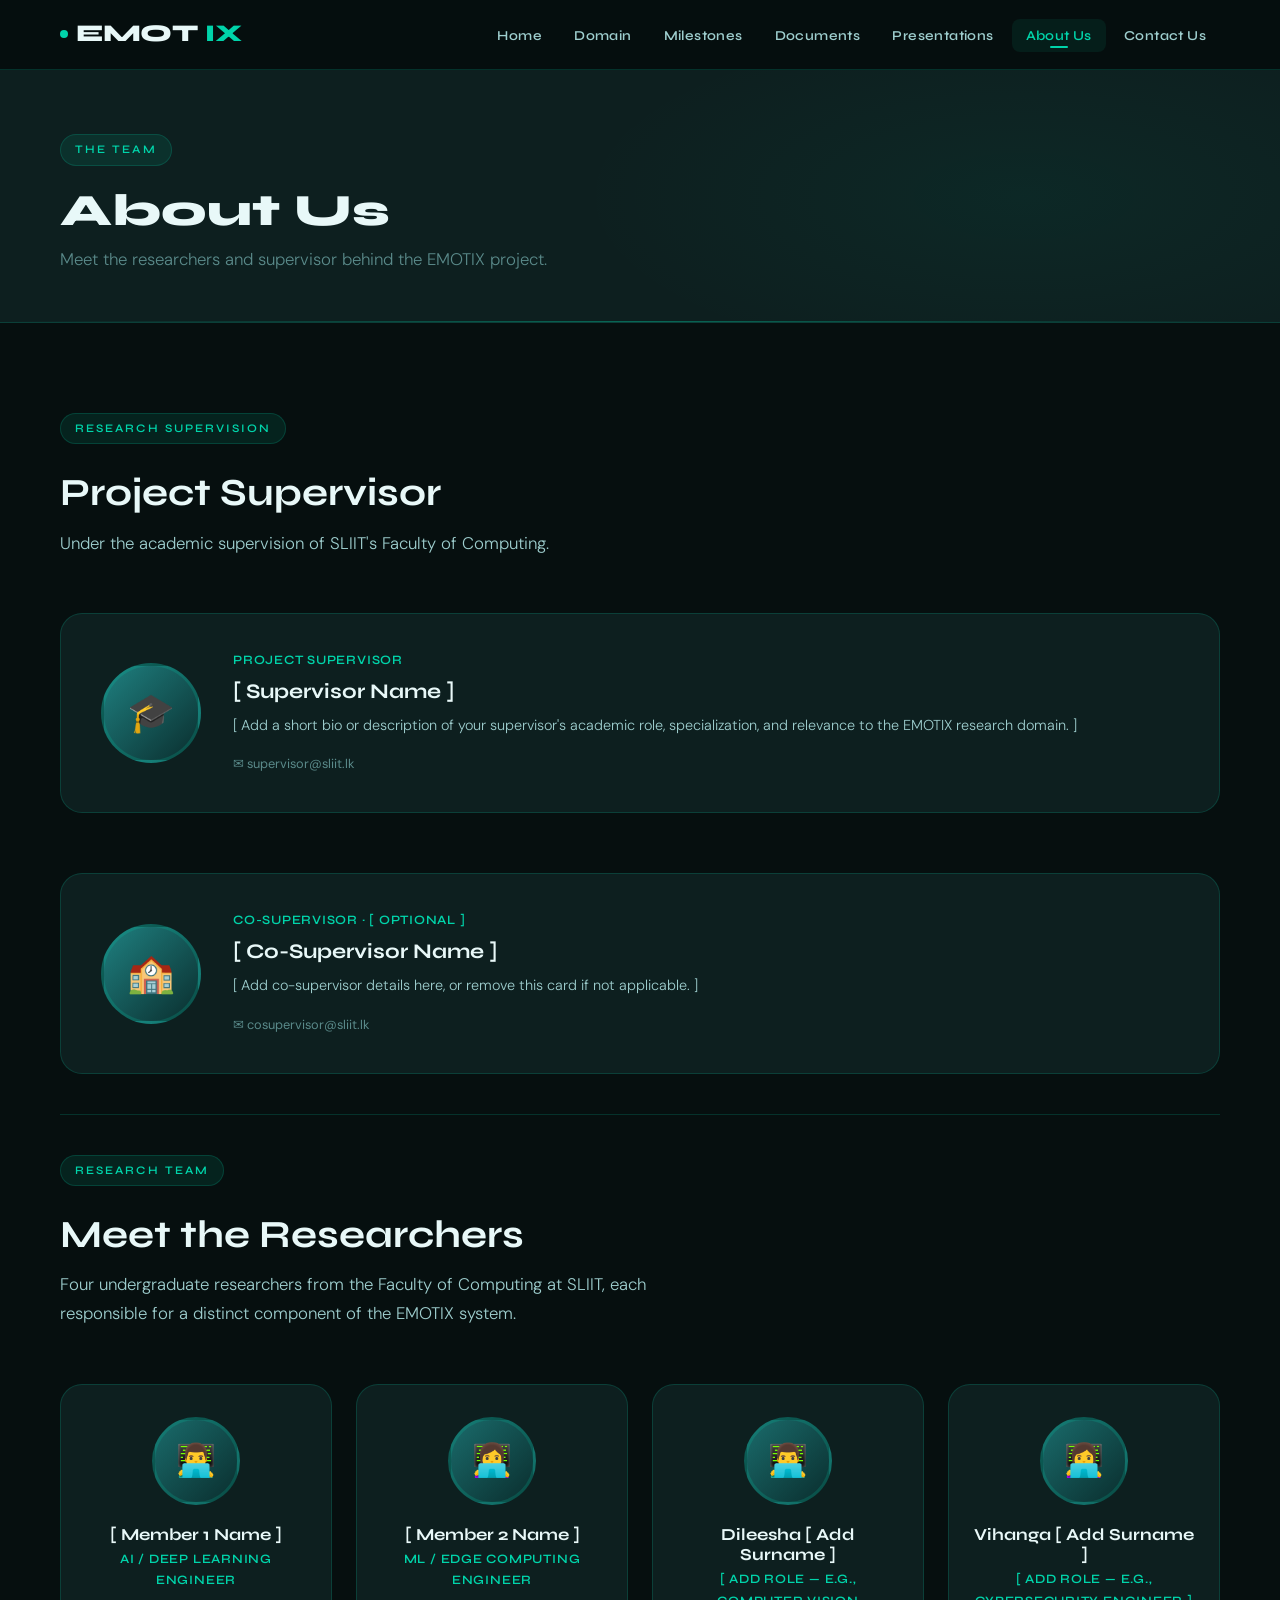
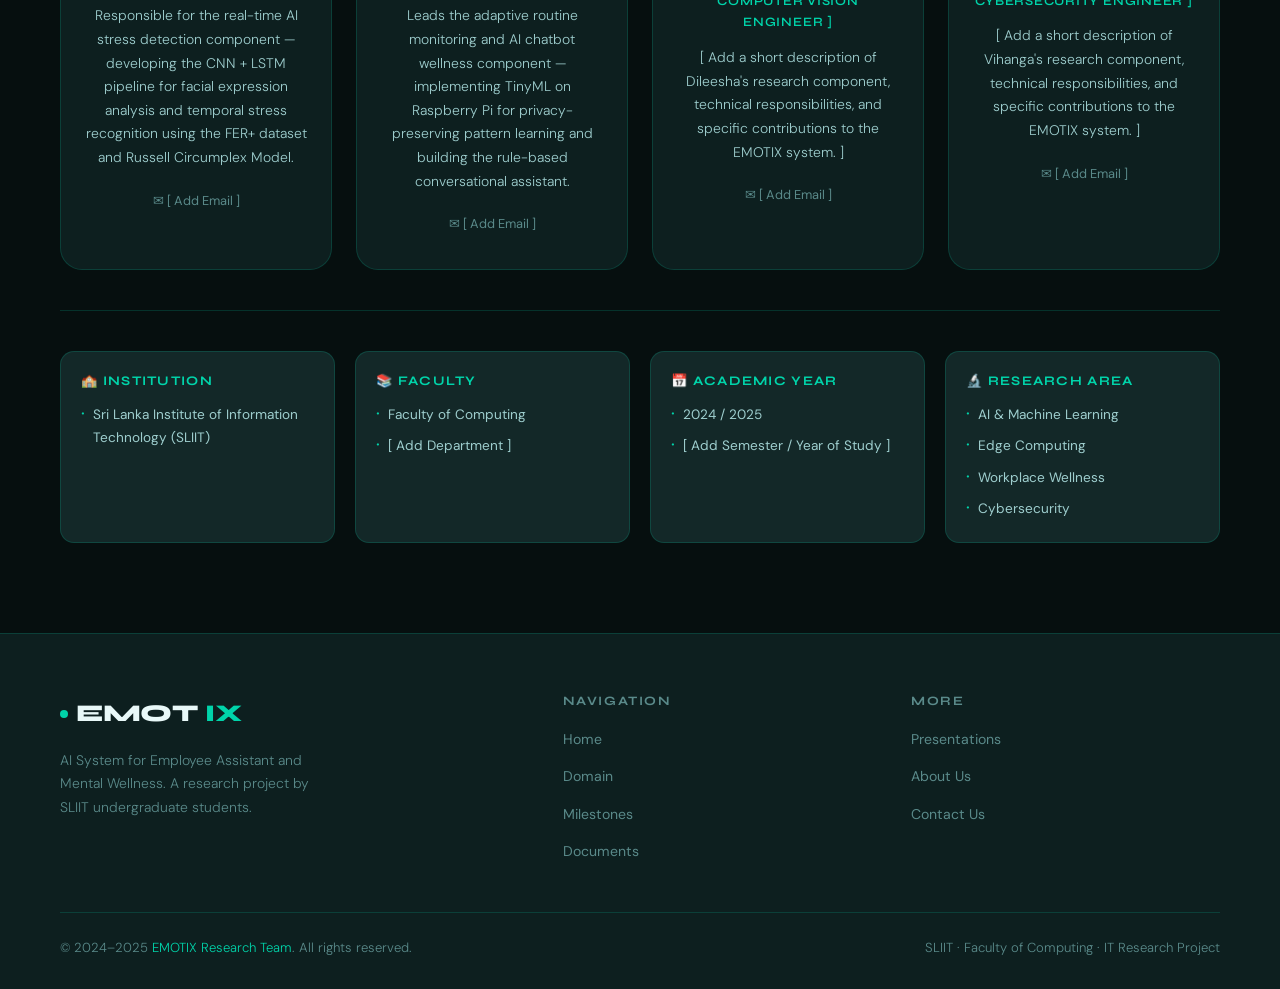
==== about.html @ 806b5383 "Add initial website structure" ====
<!DOCTYPE html>
<html lang="en">
<head>
  <meta charset="UTF-8" />
  <meta name="viewport" content="width=device-width, initial-scale=1.0" />
  <title>About Us — EMOTIX Research Team</title>
  <meta name="description" content="Meet the EMOTIX research team — four undergraduate researchers from SLIIT." />
  <link rel="icon" href="data:image/svg+xml,<svg xmlns='http://www.w3.org/2000/svg' viewBox='0 0 32 32'><rect width='32' height='32' rx='8' fill='%2300d4aa'/><text x='50%' y='58%' dominant-baseline='middle' text-anchor='middle' font-size='18' font-weight='900' fill='%23060f0f' font-family='sans-serif'>E</text></svg>" />
  <link rel="stylesheet" href="css/styles.css" />
</head>
<body>

  <!-- ── Navigation ── -->
  <nav class="navbar">
    <div class="container">
      <div class="nav-inner">
        <a href="index.html" class="nav-logo"><span class="dot"></span>EMOT<span>IX</span></a>
        <ul class="nav-links">
          <li><a href="index.html">Home</a></li>
          <li><a href="domain.html">Domain</a></li>
          <li><a href="milestones.html">Milestones</a></li>
          <li><a href="documents.html">Documents</a></li>
          <li><a href="presentations.html">Presentations</a></li>
          <li><a href="about.html">About Us</a></li>
          <li><a href="contact.html">Contact Us</a></li>
        </ul>
        <button class="hamburger" aria-label="Toggle menu"><span></span><span></span><span></span></button>
      </div>
    </div>
  </nav>
  <div class="nav-mobile">
    <a href="index.html">Home</a>
    <a href="domain.html">Domain</a>
    <a href="milestones.html">Milestones</a>
    <a href="documents.html">Documents</a>
    <a href="presentations.html">Presentations</a>
    <a href="about.html">About Us</a>
    <a href="contact.html">Contact Us</a>
  </div>

  <!-- ── Page Header ── -->
  <div class="page-header">
    <div class="page-header-bg"></div>
    <div class="container page-header-content">
      <span class="section-label">The Team</span>
      <h1>About Us</h1>
      <p>Meet the researchers and supervisor behind the EMOTIX project.</p>
    </div>
  </div>

  <!-- ── Supervisor ── -->
  <section>
    <div class="container">
      <span class="section-label">Research Supervision</span>
      <h2 class="section-title mt-8">Project Supervisor</h2>
      <p class="section-desc mt-8">
        Under the academic supervision of SLIIT's Faculty of Computing.
      </p>

      <div class="supervisor-section">
        <div class="supervisor-card">
          <div class="supervisor-avatar">🎓</div>
          <div class="supervisor-info">
            <div class="team-role">Project Supervisor</div>
            <h3>[ Supervisor Name ]</h3>
            <p style="margin-top:8px; margin-bottom:12px;">
              [ Add a short bio or description of your supervisor's academic role, specialization,
              and relevance to the EMOTIX research domain. ]
            </p>
            <a href="mailto:supervisor@sliit.lk" class="team-email">
              ✉ supervisor@sliit.lk
            </a>
          </div>
        </div>
      </div>

      <!-- Co-Supervisor (optional) -->
      <div style="margin-top:20px;">
        <div class="supervisor-card">
          <div class="supervisor-avatar">🏫</div>
          <div class="supervisor-info">
            <div class="team-role">Co-Supervisor · [ Optional ]</div>
            <h3>[ Co-Supervisor Name ]</h3>
            <p style="margin-top:8px; margin-bottom:12px;">
              [ Add co-supervisor details here, or remove this card if not applicable. ]
            </p>
            <a href="mailto:cosupervisor@sliit.lk" class="team-email">
              ✉ cosupervisor@sliit.lk
            </a>
          </div>
        </div>
      </div>

      <hr class="divider" />

      <!-- ── Team Members ── -->
      <span class="section-label">Research Team</span>
      <h2 class="section-title mt-8">Meet the Researchers</h2>
      <p class="section-desc mt-8">
        Four undergraduate researchers from the Faculty of Computing at SLIIT, each responsible
        for a distinct component of the EMOTIX system.
      </p>

      <div class="team-grid">

        <!-- Member 1 -->
        <div class="team-card">
          <div class="team-avatar">👨‍💻</div>
          <h3>[ Member 1 Name ]</h3>
          <div class="team-role">AI / Deep Learning Engineer</div>
          <p>
            Responsible for the real-time AI stress detection component — developing the CNN + LSTM
            pipeline for facial expression analysis and temporal stress recognition using the
            FER+ dataset and Russell Circumplex Model.
          </p>
          <a href="mailto:member1@students.sliit.lk" class="team-email">
            ✉ [ Add Email ]
          </a>
        </div>

        <!-- Member 2 -->
        <div class="team-card">
          <div class="team-avatar">👩‍💻</div>
          <h3>[ Member 2 Name ]</h3>
          <div class="team-role">ML / Edge Computing Engineer</div>
          <p>
            Leads the adaptive routine monitoring and AI chatbot wellness component — implementing
            TinyML on Raspberry Pi for privacy-preserving pattern learning and building the
            rule-based conversational assistant.
          </p>
          <a href="mailto:member2@students.sliit.lk" class="team-email">
            ✉ [ Add Email ]
          </a>
        </div>

        <!-- Member 3 — Dileesha -->
        <div class="team-card">
          <div class="team-avatar">👨‍💻</div>
          <h3>Dileesha [ Add Surname ]</h3>
          <div class="team-role">[ Add Role — e.g., Computer Vision Engineer ]</div>
          <p>
            [ Add a short description of Dileesha's research component, technical responsibilities,
            and specific contributions to the EMOTIX system. ]
          </p>
          <a href="mailto:dileesha@students.sliit.lk" class="team-email">
            ✉ [ Add Email ]
          </a>
        </div>

        <!-- Member 4 — Vihanga -->
        <div class="team-card">
          <div class="team-avatar">👩‍💻</div>
          <h3>Vihanga [ Add Surname ]</h3>
          <div class="team-role">[ Add Role — e.g., Cybersecurity Engineer ]</div>
          <p>
            [ Add a short description of Vihanga's research component, technical responsibilities,
            and specific contributions to the EMOTIX system. ]
          </p>
          <a href="mailto:vihanga@students.sliit.lk" class="team-email">
            ✉ [ Add Email ]
          </a>
        </div>

      </div><!-- /team-grid -->

      <!-- ── Project Info ── -->
      <hr class="divider" />
      <div style="display:grid; grid-template-columns:repeat(auto-fill,minmax(220px,1fr)); gap:20px; margin-top:8px;">
        <div class="tech-category">
          <h4>🏫 Institution</h4>
          <ul>
            <li>Sri Lanka Institute of Information Technology (SLIIT)</li>
          </ul>
        </div>
        <div class="tech-category">
          <h4>📚 Faculty</h4>
          <ul>
            <li>Faculty of Computing</li>
            <li>[ Add Department ]</li>
          </ul>
        </div>
        <div class="tech-category">
          <h4>📅 Academic Year</h4>
          <ul>
            <li>2024 / 2025</li>
            <li>[ Add Semester / Year of Study ]</li>
          </ul>
        </div>
        <div class="tech-category">
          <h4>🔬 Research Area</h4>
          <ul>
            <li>AI &amp; Machine Learning</li>
            <li>Edge Computing</li>
            <li>Workplace Wellness</li>
            <li>Cybersecurity</li>
          </ul>
        </div>
      </div>

    </div>
  </section>

  <!-- ── Footer ── -->
  <footer>
    <div class="container">
      <div class="footer-grid">
        <div class="footer-brand">
          <a href="index.html" class="nav-logo"><span class="dot"></span>EMOT<span>IX</span></a>
          <p>AI System for Employee Assistant and Mental Wellness. A research project by SLIIT undergraduate students.</p>
        </div>
        <div class="footer-col">
          <h4>Navigation</h4>
          <ul>
            <li><a href="index.html">Home</a></li>
            <li><a href="domain.html">Domain</a></li>
            <li><a href="milestones.html">Milestones</a></li>
            <li><a href="documents.html">Documents</a></li>
          </ul>
        </div>
        <div class="footer-col">
          <h4>More</h4>
          <ul>
            <li><a href="presentations.html">Presentations</a></li>
            <li><a href="about.html">About Us</a></li>
            <li><a href="contact.html">Contact Us</a></li>
          </ul>
        </div>
      </div>
      <hr class="footer-divider" />
      <div class="footer-bottom">
        <p>&copy; 2024–2025 <span>EMOTIX Research Team</span>. All rights reserved.</p>
        <p>SLIIT · Faculty of Computing · IT Research Project</p>
      </div>
    </div>
  </footer>

  <script src="js/main.js"></script>
</body>
</html>
---- css/styles.css ----
/* ============================================================
   EMOTIX — AI System for Employee Assistant & Mental Wellness
   Stylesheet | Version 1.0
   ============================================================ */

/* ── Google Fonts ── */
@import url('https://fonts.googleapis.com/css2?family=Syne:wght@400;600;700;800&family=DM+Sans:ital,wght@0,300;0,400;0,500;1,300&display=swap');

/* ── CSS Variables ── */
:root {
  --teal-900: #0a2e2e;
  --teal-800: #0e3d3d;
  --teal-700: #114f4f;
  --teal-600: #1a6b6b;
  --teal-500: #1f8080;
  --teal-400: #23a0a0;
  --teal-300: #4fc4c4;
  --teal-100: #d0f0f0;

  --accent:   #00d4aa;
  --accent-2: #7fffde;
  --gold:     #f5c842;

  --dark:     #060f0f;
  --surface:  #0d1f1f;
  --surface-2:#132828;
  --surface-3:#1a3333;
  --border:   rgba(0,212,170,0.18);

  --text-primary:   #e8f8f8;
  --text-secondary: #9ecece;
  --text-muted:     #5a8a8a;

  --font-display: 'Syne', sans-serif;
  --font-body:    'DM Sans', sans-serif;

  --radius-sm: 8px;
  --radius-md: 14px;
  --radius-lg: 22px;
  --radius-xl: 32px;

  --shadow-card: 0 4px 24px rgba(0,0,0,0.35), 0 1px 4px rgba(0,212,170,0.06);
  --shadow-glow: 0 0 40px rgba(0,212,170,0.15);

  --nav-height: 70px;
  --transition: 0.3s cubic-bezier(0.4,0,0.2,1);
}

/* ── Reset & Base ── */
*, *::before, *::after { box-sizing: border-box; margin: 0; padding: 0; }

html { scroll-behavior: smooth; font-size: 16px; }

body {
  font-family: var(--font-body);
  background: var(--dark);
  color: var(--text-primary);
  line-height: 1.7;
  min-height: 100vh;
  overflow-x: hidden;
}

img { max-width: 100%; display: block; }
a  { color: var(--accent); text-decoration: none; transition: color var(--transition); }
a:hover { color: var(--accent-2); }

/* ── Typography ── */
h1, h2, h3, h4, h5 {
  font-family: var(--font-display);
  font-weight: 700;
  line-height: 1.2;
  color: var(--text-primary);
}

h1 { font-size: clamp(2.2rem, 5vw, 3.8rem); font-weight: 800; }
h2 { font-size: clamp(1.6rem, 3vw, 2.4rem); }
h3 { font-size: clamp(1.15rem, 2vw, 1.4rem); }
h4 { font-size: 1.05rem; }
p  { color: var(--text-secondary); font-weight: 300; }

/* ── Layout ── */
.container {
  width: min(1160px, 92vw);
  margin-inline: auto;
}

section { padding: 90px 0; }

.section-label {
  display: inline-block;
  font-family: var(--font-display);
  font-size: 0.72rem;
  font-weight: 600;
  letter-spacing: 0.18em;
  text-transform: uppercase;
  color: var(--accent);
  background: rgba(0,212,170,0.1);
  border: 1px solid var(--border);
  padding: 5px 14px;
  border-radius: 20px;
  margin-bottom: 18px;
}

.section-title {
  margin-bottom: 12px;
}

.section-desc {
  color: var(--text-secondary);
  font-size: 1.05rem;
  max-width: 620px;
  margin-bottom: 56px;
  font-weight: 300;
}

/* ── Navigation ── */
.navbar {
  position: sticky;
  top: 0;
  z-index: 1000;
  height: var(--nav-height);
  background: rgba(6,15,15,0.88);
  backdrop-filter: blur(20px);
  -webkit-backdrop-filter: blur(20px);
  border-bottom: 1px solid var(--border);
  display: flex;
  align-items: center;
}

.nav-inner {
  display: flex;
  align-items: center;
  justify-content: space-between;
  width: 100%;
}

.nav-logo {
  font-family: var(--font-display);
  font-size: 1.5rem;
  font-weight: 800;
  color: var(--text-primary);
  letter-spacing: -0.02em;
  display: flex;
  align-items: center;
  gap: 8px;
}

.nav-logo span {
  color: var(--accent);
}

.nav-logo .dot {
  width: 8px; height: 8px;
  background: var(--accent);
  border-radius: 50%;
  animation: pulse 2s ease-in-out infinite;
}

@keyframes pulse {
  0%,100% { box-shadow: 0 0 0 0 rgba(0,212,170,0.5); }
  50%      { box-shadow: 0 0 0 6px rgba(0,212,170,0); }
}

.nav-links {
  display: flex;
  gap: 4px;
  list-style: none;
  align-items: center;
}

.nav-links a {
  font-family: var(--font-display);
  font-size: 0.85rem;
  font-weight: 600;
  letter-spacing: 0.03em;
  color: var(--text-secondary);
  padding: 8px 14px;
  border-radius: var(--radius-sm);
  transition: all var(--transition);
  position: relative;
}

.nav-links a:hover,
.nav-links a.active {
  color: var(--accent);
  background: rgba(0,212,170,0.08);
}

.nav-links a.active::after {
  content: '';
  position: absolute;
  bottom: 4px; left: 50%;
  transform: translateX(-50%);
  width: 18px; height: 2px;
  background: var(--accent);
  border-radius: 2px;
}

/* Hamburger */
.hamburger {
  display: none;
  flex-direction: column;
  gap: 5px;
  background: none;
  border: none;
  cursor: pointer;
  padding: 6px;
}
.hamburger span {
  display: block;
  width: 24px; height: 2px;
  background: var(--text-primary);
  border-radius: 2px;
  transition: all var(--transition);
}

/* Mobile nav */
.nav-mobile {
  display: none;
  flex-direction: column;
  background: var(--surface);
  border-bottom: 1px solid var(--border);
  padding: 16px 0;
}
.nav-mobile.open { display: flex; }
.nav-mobile a {
  font-family: var(--font-display);
  font-size: 0.9rem;
  font-weight: 600;
  color: var(--text-secondary);
  padding: 12px 24px;
  transition: all var(--transition);
}
.nav-mobile a:hover,
.nav-mobile a.active {
  color: var(--accent);
  background: rgba(0,212,170,0.06);
}

/* ── Hero Section ── */
.hero {
  position: relative;
  min-height: calc(100vh - var(--nav-height));
  display: flex;
  align-items: center;
  overflow: hidden;
  padding: 80px 0;
}

.hero-bg {
  position: absolute;
  inset: 0;
  background:
    radial-gradient(ellipse 70% 60% at 70% 40%, rgba(0,212,170,0.07) 0%, transparent 70%),
    radial-gradient(ellipse 50% 50% at 20% 80%, rgba(31,128,128,0.1) 0%, transparent 60%),
    var(--dark);
}

.hero-grid {
  position: absolute;
  inset: 0;
  background-image:
    linear-gradient(rgba(0,212,170,0.04) 1px, transparent 1px),
    linear-gradient(90deg, rgba(0,212,170,0.04) 1px, transparent 1px);
  background-size: 60px 60px;
  mask-image: radial-gradient(ellipse 80% 80% at center, black 30%, transparent 80%);
}

.hero-content {
  position: relative;
  z-index: 2;
  max-width: 780px;
  animation: heroIn 1s ease both;
}

@keyframes heroIn {
  from { opacity: 0; transform: translateY(30px); }
  to   { opacity: 1; transform: translateY(0); }
}

.hero-badge {
  display: inline-flex;
  align-items: center;
  gap: 8px;
  background: rgba(0,212,170,0.1);
  border: 1px solid var(--border);
  border-radius: 30px;
  padding: 7px 18px;
  margin-bottom: 28px;
  font-size: 0.78rem;
  font-family: var(--font-display);
  font-weight: 600;
  letter-spacing: 0.12em;
  text-transform: uppercase;
  color: var(--accent);
}
.hero-badge .led {
  width: 7px; height: 7px;
  background: var(--accent);
  border-radius: 50%;
  animation: pulse 1.8s ease-in-out infinite;
}

.hero h1 {
  margin-bottom: 10px;
}

.hero h1 .highlight {
  color: var(--accent);
  position: relative;
}

.hero-sub {
  font-size: clamp(1rem, 2vw, 1.2rem);
  color: var(--text-secondary);
  font-weight: 300;
  margin-bottom: 24px;
  letter-spacing: 0.04em;
}

.hero-desc {
  font-size: 1rem;
  color: var(--text-muted);
  max-width: 640px;
  margin-bottom: 44px;
  line-height: 1.8;
}

.hero-actions {
  display: flex;
  gap: 16px;
  flex-wrap: wrap;
}

/* ── Buttons ── */
.btn {
  display: inline-flex;
  align-items: center;
  gap: 8px;
  font-family: var(--font-display);
  font-size: 0.88rem;
  font-weight: 600;
  padding: 13px 28px;
  border-radius: var(--radius-sm);
  border: none;
  cursor: pointer;
  transition: all var(--transition);
  letter-spacing: 0.04em;
}

.btn-primary {
  background: var(--accent);
  color: var(--dark);
}
.btn-primary:hover {
  background: var(--accent-2);
  color: var(--dark);
  transform: translateY(-2px);
  box-shadow: 0 8px 32px rgba(0,212,170,0.3);
}

.btn-outline {
  background: transparent;
  color: var(--accent);
  border: 1px solid var(--border);
}
.btn-outline:hover {
  background: rgba(0,212,170,0.1);
  color: var(--accent-2);
  border-color: var(--accent);
  transform: translateY(-2px);
}

.btn-ghost {
  background: var(--surface-2);
  color: var(--text-secondary);
  border: 1px solid var(--border);
}
.btn-ghost:hover {
  background: var(--surface-3);
  color: var(--text-primary);
}

.btn-sm { padding: 9px 20px; font-size: 0.82rem; }

/* ── Stats Bar ── */
.stats-bar {
  background: var(--surface);
  border-top: 1px solid var(--border);
  border-bottom: 1px solid var(--border);
  padding: 32px 0;
}

.stats-grid {
  display: grid;
  grid-template-columns: repeat(4, 1fr);
  gap: 24px;
  text-align: center;
}

.stat-item {}
.stat-num {
  font-family: var(--font-display);
  font-size: 2rem;
  font-weight: 800;
  color: var(--accent);
  line-height: 1;
  margin-bottom: 4px;
}
.stat-label {
  font-size: 0.78rem;
  color: var(--text-muted);
  letter-spacing: 0.08em;
  text-transform: uppercase;
  font-weight: 500;
}

/* ── Feature Cards ── */
.features-grid {
  display: grid;
  grid-template-columns: repeat(auto-fill, minmax(260px, 1fr));
  gap: 24px;
}

.feature-card {
  background: var(--surface);
  border: 1px solid var(--border);
  border-radius: var(--radius-lg);
  padding: 32px 28px;
  transition: all var(--transition);
  position: relative;
  overflow: hidden;
}

.feature-card::before {
  content: '';
  position: absolute;
  top: 0; left: 0;
  width: 100%; height: 3px;
  background: linear-gradient(90deg, var(--accent), var(--teal-300));
  transform: scaleX(0);
  transform-origin: left;
  transition: transform var(--transition);
}

.feature-card:hover {
  border-color: rgba(0,212,170,0.4);
  transform: translateY(-6px);
  box-shadow: var(--shadow-glow);
}

.feature-card:hover::before { transform: scaleX(1); }

.feature-icon {
  width: 52px; height: 52px;
  background: rgba(0,212,170,0.1);
  border: 1px solid var(--border);
  border-radius: var(--radius-md);
  display: flex;
  align-items: center;
  justify-content: center;
  font-size: 1.4rem;
  margin-bottom: 20px;
}

.feature-card h3 { margin-bottom: 10px; font-size: 1.05rem; }
.feature-card p  { font-size: 0.9rem; line-height: 1.65; }

/* ── Page Header ── */
.page-header {
  background: var(--surface);
  border-bottom: 1px solid var(--border);
  padding: 64px 0 48px;
  position: relative;
  overflow: hidden;
}

.page-header::after {
  content: '';
  position: absolute;
  bottom: 0; left: 0; right: 0;
  height: 1px;
  background: linear-gradient(90deg, transparent, var(--accent), transparent);
  opacity: 0.4;
}

.page-header-bg {
  position: absolute;
  inset: 0;
  background: radial-gradient(ellipse 50% 100% at 80% 50%, rgba(0,212,170,0.05) 0%, transparent 70%);
}

.page-header-content {
  position: relative;
  z-index: 2;
}

.page-header h1 { font-size: clamp(1.8rem, 4vw, 2.8rem); }
.page-header p  { font-size: 1.05rem; color: var(--text-muted); margin-top: 8px; }

/* ── Domain Sections ── */
.domain-section {
  background: var(--surface);
  border: 1px solid var(--border);
  border-radius: var(--radius-lg);
  padding: 40px;
  margin-bottom: 28px;
  transition: border-color var(--transition);
}

.domain-section:hover { border-color: rgba(0,212,170,0.35); }

.domain-section-header {
  display: flex;
  align-items: center;
  gap: 16px;
  margin-bottom: 20px;
}

.domain-num {
  width: 38px; height: 38px;
  background: var(--accent);
  color: var(--dark);
  border-radius: var(--radius-sm);
  display: flex;
  align-items: center;
  justify-content: center;
  font-family: var(--font-display);
  font-weight: 800;
  font-size: 0.85rem;
  flex-shrink: 0;
}

.domain-section h2 { font-size: 1.25rem; margin-bottom: 0; }
.domain-section p  { font-size: 0.95rem; line-height: 1.8; }

/* Pipeline */
.pipeline {
  display: grid;
  grid-template-columns: repeat(auto-fit, minmax(140px, 1fr));
  gap: 0;
  margin-top: 24px;
  position: relative;
}

.pipeline-step {
  background: var(--surface-2);
  border: 1px solid var(--border);
  border-radius: var(--radius-sm);
  padding: 18px 14px;
  text-align: center;
  position: relative;
  transition: all var(--transition);
}

.pipeline-step:hover {
  border-color: var(--accent);
  background: rgba(0,212,170,0.06);
}

.pipeline-step:not(:last-child)::after {
  content: '→';
  position: absolute;
  right: -14px;
  top: 50%;
  transform: translateY(-50%);
  color: var(--accent);
  font-size: 1rem;
  z-index: 2;
}

.pipeline-icon { font-size: 1.6rem; margin-bottom: 8px; }
.pipeline-title {
  font-family: var(--font-display);
  font-size: 0.75rem;
  font-weight: 700;
  color: var(--accent);
  margin-bottom: 6px;
  text-transform: uppercase;
  letter-spacing: 0.06em;
}
.pipeline-desc { font-size: 0.75rem; color: var(--text-muted); line-height: 1.5; }

/* Objectives list */
.objectives-list {
  list-style: none;
  display: grid;
  gap: 14px;
  margin-top: 16px;
}

.objectives-list li {
  display: flex;
  align-items: flex-start;
  gap: 14px;
  font-size: 0.95rem;
  color: var(--text-secondary);
}

.objectives-list li::before {
  content: '◆';
  color: var(--accent);
  font-size: 0.7rem;
  flex-shrink: 0;
  margin-top: 5px;
}

/* Tech grid */
.tech-categories {
  display: grid;
  grid-template-columns: repeat(auto-fill, minmax(220px, 1fr));
  gap: 20px;
  margin-top: 20px;
}

.tech-category {
  background: var(--surface-2);
  border: 1px solid var(--border);
  border-radius: var(--radius-md);
  padding: 22px 20px;
}

.tech-category h4 {
  font-size: 0.82rem;
  text-transform: uppercase;
  letter-spacing: 0.1em;
  color: var(--accent);
  margin-bottom: 14px;
  font-weight: 700;
}

.tech-category ul {
  list-style: none;
  display: flex;
  flex-direction: column;
  gap: 8px;
}

.tech-category li {
  font-size: 0.85rem;
  color: var(--text-secondary);
  padding-left: 12px;
  position: relative;
}

.tech-category li::before {
  content: '·';
  position: absolute;
  left: 0;
  color: var(--accent);
  font-size: 1.2rem;
  line-height: 1;
  top: 1px;
}

/* ── Milestones / Timeline ── */
.timeline {
  position: relative;
  padding-left: 32px;
}

.timeline::before {
  content: '';
  position: absolute;
  left: 10px;
  top: 0; bottom: 0;
  width: 2px;
  background: linear-gradient(to bottom, var(--accent), transparent);
}

.timeline-item {
  position: relative;
  margin-bottom: 36px;
  animation: fadeUp 0.6s ease both;
}

.timeline-item:nth-child(1) { animation-delay: 0.1s; }
.timeline-item:nth-child(2) { animation-delay: 0.2s; }
.timeline-item:nth-child(3) { animation-delay: 0.3s; }
.timeline-item:nth-child(4) { animation-delay: 0.4s; }
.timeline-item:nth-child(5) { animation-delay: 0.5s; }

@keyframes fadeUp {
  from { opacity: 0; transform: translateX(-20px); }
  to   { opacity: 1; transform: translateX(0); }
}

.timeline-dot {
  position: absolute;
  left: -27px;
  top: 20px;
  width: 14px; height: 14px;
  background: var(--dark);
  border: 2px solid var(--accent);
  border-radius: 50%;
  transition: background var(--transition);
}

.timeline-item:hover .timeline-dot { background: var(--accent); }

.timeline-card {
  background: var(--surface);
  border: 1px solid var(--border);
  border-radius: var(--radius-lg);
  padding: 28px 32px;
  transition: all var(--transition);
}

.timeline-card:hover {
  border-color: rgba(0,212,170,0.4);
  box-shadow: var(--shadow-card);
}

.timeline-header {
  display: flex;
  align-items: flex-start;
  justify-content: space-between;
  gap: 16px;
  margin-bottom: 12px;
  flex-wrap: wrap;
}

.timeline-card h3 { font-size: 1.15rem; }

.milestone-meta {
  display: flex;
  gap: 10px;
  flex-wrap: wrap;
}

.meta-badge {
  font-size: 0.75rem;
  font-family: var(--font-display);
  font-weight: 600;
  padding: 4px 12px;
  border-radius: 20px;
  background: rgba(0,212,170,0.1);
  color: var(--accent);
  border: 1px solid var(--border);
  white-space: nowrap;
}

.meta-badge.gold {
  background: rgba(245,200,66,0.12);
  color: var(--gold);
  border-color: rgba(245,200,66,0.25);
}

.timeline-card p { font-size: 0.93rem; line-height: 1.7; }

/* ── Documents ── */
.documents-grid {
  display: grid;
  gap: 16px;
}

.doc-item {
  display: flex;
  align-items: center;
  gap: 20px;
  background: var(--surface);
  border: 1px solid var(--border);
  border-radius: var(--radius-md);
  padding: 22px 28px;
  transition: all var(--transition);
}

.doc-item:hover {
  border-color: rgba(0,212,170,0.4);
  transform: translateX(6px);
}

.doc-icon {
  width: 48px; height: 48px;
  flex-shrink: 0;
  background: rgba(0,212,170,0.1);
  border: 1px solid var(--border);
  border-radius: var(--radius-sm);
  display: flex;
  align-items: center;
  justify-content: center;
  font-size: 1.3rem;
}

.doc-info { flex: 1; }
.doc-info h4 { font-size: 1rem; margin-bottom: 4px; }
.doc-info p  { font-size: 0.83rem; color: var(--text-muted); }

/* ── Presentations ── */
.presentations-grid {
  display: grid;
  grid-template-columns: repeat(auto-fill, minmax(270px, 1fr));
  gap: 24px;
}

.pres-card {
  background: var(--surface);
  border: 1px solid var(--border);
  border-radius: var(--radius-lg);
  padding: 32px 28px;
  display: flex;
  flex-direction: column;
  gap: 16px;
  transition: all var(--transition);
  position: relative;
  overflow: hidden;
}

.pres-card::after {
  content: '';
  position: absolute;
  bottom: 0; left: 0; right: 0;
  height: 2px;
  background: linear-gradient(90deg, var(--accent), var(--teal-300));
  transform: scaleX(0);
  transition: transform var(--transition);
}

.pres-card:hover {
  border-color: rgba(0,212,170,0.4);
  transform: translateY(-5px);
  box-shadow: var(--shadow-glow);
}
.pres-card:hover::after { transform: scaleX(1); }

.pres-number {
  font-family: var(--font-display);
  font-size: 3rem;
  font-weight: 800;
  color: rgba(0,212,170,0.15);
  line-height: 1;
}

.pres-card h3 { font-size: 1.05rem; }
.pres-card p  { font-size: 0.88rem; flex: 1; }

/* ── About / Team ── */
.team-grid {
  display: grid;
  grid-template-columns: repeat(auto-fill, minmax(250px, 1fr));
  gap: 24px;
}

.team-card {
  background: var(--surface);
  border: 1px solid var(--border);
  border-radius: var(--radius-lg);
  padding: 32px 24px;
  text-align: center;
  transition: all var(--transition);
  position: relative;
  overflow: hidden;
}

.team-card:hover {
  border-color: rgba(0,212,170,0.4);
  transform: translateY(-5px);
  box-shadow: var(--shadow-glow);
}

.team-avatar {
  width: 88px; height: 88px;
  border-radius: 50%;
  margin: 0 auto 20px;
  background: linear-gradient(135deg, var(--teal-600), var(--teal-900));
  border: 3px solid var(--border);
  display: flex;
  align-items: center;
  justify-content: center;
  font-size: 2rem;
  overflow: hidden;
  transition: border-color var(--transition);
}

.team-card:hover .team-avatar { border-color: var(--accent); }

.team-card h3 { font-size: 1.05rem; margin-bottom: 4px; }

.team-role {
  font-size: 0.8rem;
  color: var(--accent);
  font-family: var(--font-display);
  font-weight: 600;
  letter-spacing: 0.06em;
  text-transform: uppercase;
  margin-bottom: 12px;
}

.team-card p { font-size: 0.87rem; margin-bottom: 16px; }

.team-email {
  display: inline-flex;
  align-items: center;
  gap: 6px;
  font-size: 0.8rem;
  color: var(--text-muted);
  transition: color var(--transition);
}
.team-email:hover { color: var(--accent); }

/* Supervisor card */
.supervisor-section {
  margin-bottom: 60px;
}
.supervisor-card {
  background: var(--surface);
  border: 1px solid var(--border);
  border-radius: var(--radius-lg);
  padding: 36px 40px;
  display: flex;
  align-items: center;
  gap: 32px;
  transition: all var(--transition);
}
.supervisor-card:hover { border-color: rgba(0,212,170,0.4); }
.supervisor-avatar {
  width: 100px; height: 100px;
  border-radius: 50%;
  background: linear-gradient(135deg, var(--teal-500), var(--teal-900));
  border: 3px solid var(--border);
  display: flex;
  align-items: center;
  justify-content: center;
  font-size: 2.4rem;
  flex-shrink: 0;
}
.supervisor-info h3 { font-size: 1.3rem; }
.supervisor-info .team-role { margin-bottom: 8px; }
.supervisor-info p { font-size: 0.9rem; }

/* ── Contact ── */
.contact-grid {
  display: grid;
  grid-template-columns: 1fr 1.2fr;
  gap: 40px;
  align-items: start;
}

.contact-info-card {
  background: var(--surface);
  border: 1px solid var(--border);
  border-radius: var(--radius-lg);
  padding: 36px 32px;
}

.contact-info-card h3 { margin-bottom: 24px; }

.contact-item {
  display: flex;
  gap: 16px;
  margin-bottom: 24px;
}

.contact-item-icon {
  width: 42px; height: 42px;
  background: rgba(0,212,170,0.1);
  border: 1px solid var(--border);
  border-radius: var(--radius-sm);
  display: flex;
  align-items: center;
  justify-content: center;
  font-size: 1.1rem;
  flex-shrink: 0;
}

.contact-item-text h4 { font-size: 0.85rem; color: var(--text-muted); margin-bottom: 4px; }
.contact-item-text p, .contact-item-text a {
  font-size: 0.95rem;
  color: var(--text-secondary);
}
.contact-item-text a:hover { color: var(--accent); }

/* Contact form */
.contact-form {
  background: var(--surface);
  border: 1px solid var(--border);
  border-radius: var(--radius-lg);
  padding: 36px 32px;
}

.contact-form h3 { margin-bottom: 28px; }

.form-group {
  margin-bottom: 20px;
}

.form-group label {
  display: block;
  font-size: 0.82rem;
  font-family: var(--font-display);
  font-weight: 600;
  color: var(--text-secondary);
  margin-bottom: 8px;
  letter-spacing: 0.04em;
}

.form-group input,
.form-group textarea,
.form-group select {
  width: 100%;
  background: var(--surface-2);
  border: 1px solid var(--border);
  border-radius: var(--radius-sm);
  padding: 13px 16px;
  color: var(--text-primary);
  font-family: var(--font-body);
  font-size: 0.93rem;
  transition: border-color var(--transition), box-shadow var(--transition);
  outline: none;
}

.form-group input:focus,
.form-group textarea:focus {
  border-color: var(--accent);
  box-shadow: 0 0 0 3px rgba(0,212,170,0.1);
}

.form-group textarea {
  min-height: 130px;
  resize: vertical;
}

/* ── Footer ── */
footer {
  background: var(--surface);
  border-top: 1px solid var(--border);
  padding: 60px 0 30px;
}

.footer-grid {
  display: grid;
  grid-template-columns: 1.5fr 1fr 1fr;
  gap: 40px;
  margin-bottom: 48px;
}

.footer-brand .nav-logo { margin-bottom: 14px; }
.footer-brand p { font-size: 0.87rem; color: var(--text-muted); max-width: 280px; line-height: 1.7; }

.footer-col h4 {
  font-family: var(--font-display);
  font-size: 0.8rem;
  text-transform: uppercase;
  letter-spacing: 0.12em;
  color: var(--text-muted);
  margin-bottom: 16px;
}

.footer-col ul {
  list-style: none;
  display: flex;
  flex-direction: column;
  gap: 10px;
}

.footer-col li a {
  font-size: 0.88rem;
  color: var(--text-muted);
  transition: color var(--transition);
}
.footer-col li a:hover { color: var(--accent); }

.footer-divider {
  border: none;
  border-top: 1px solid var(--border);
  margin-bottom: 24px;
}

.footer-bottom {
  display: flex;
  justify-content: space-between;
  align-items: center;
  gap: 16px;
  flex-wrap: wrap;
}

.footer-bottom p {
  font-size: 0.82rem;
  color: var(--text-muted);
}

.footer-bottom span { color: var(--accent); }

/* ── Utility ── */
.text-accent { color: var(--accent); }
.mt-8  { margin-top: 8px; }
.mt-16 { margin-top: 16px; }
.mt-24 { margin-top: 24px; }
.mt-40 { margin-top: 40px; }
.mb-8  { margin-bottom: 8px; }

.divider {
  border: none;
  border-top: 1px solid var(--border);
  margin: 40px 0;
}

/* ── Animations ── */
.fade-in {
  opacity: 0;
  transform: translateY(24px);
  animation: fadeIn 0.7s ease forwards;
}

@keyframes fadeIn {
  to { opacity: 1; transform: translateY(0); }
}

.fade-in-1 { animation-delay: 0.1s; }
.fade-in-2 { animation-delay: 0.2s; }
.fade-in-3 { animation-delay: 0.3s; }
.fade-in-4 { animation-delay: 0.4s; }

/* ── Responsive ── */
@media (max-width: 900px) {
  .contact-grid { grid-template-columns: 1fr; }
  .footer-grid  { grid-template-columns: 1fr 1fr; }
  .stats-grid   { grid-template-columns: repeat(2,1fr); }
  .supervisor-card { flex-direction: column; text-align: center; }
}

@media (max-width: 768px) {
  .nav-links   { display: none; }
  .hamburger   { display: flex; }
  section      { padding: 60px 0; }
  .hero        { padding: 60px 0; min-height: auto; }
  .footer-grid { grid-template-columns: 1fr; }
  .pipeline    { grid-template-columns: 1fr; }
  .pipeline-step::after { display: none !important; }
  .doc-item    { flex-direction: column; align-items: flex-start; }
}

@media (max-width: 480px) {
  .stats-grid  { grid-template-columns: repeat(2,1fr); }
  .hero-actions { flex-direction: column; }
  .timeline-header { flex-direction: column; }
}
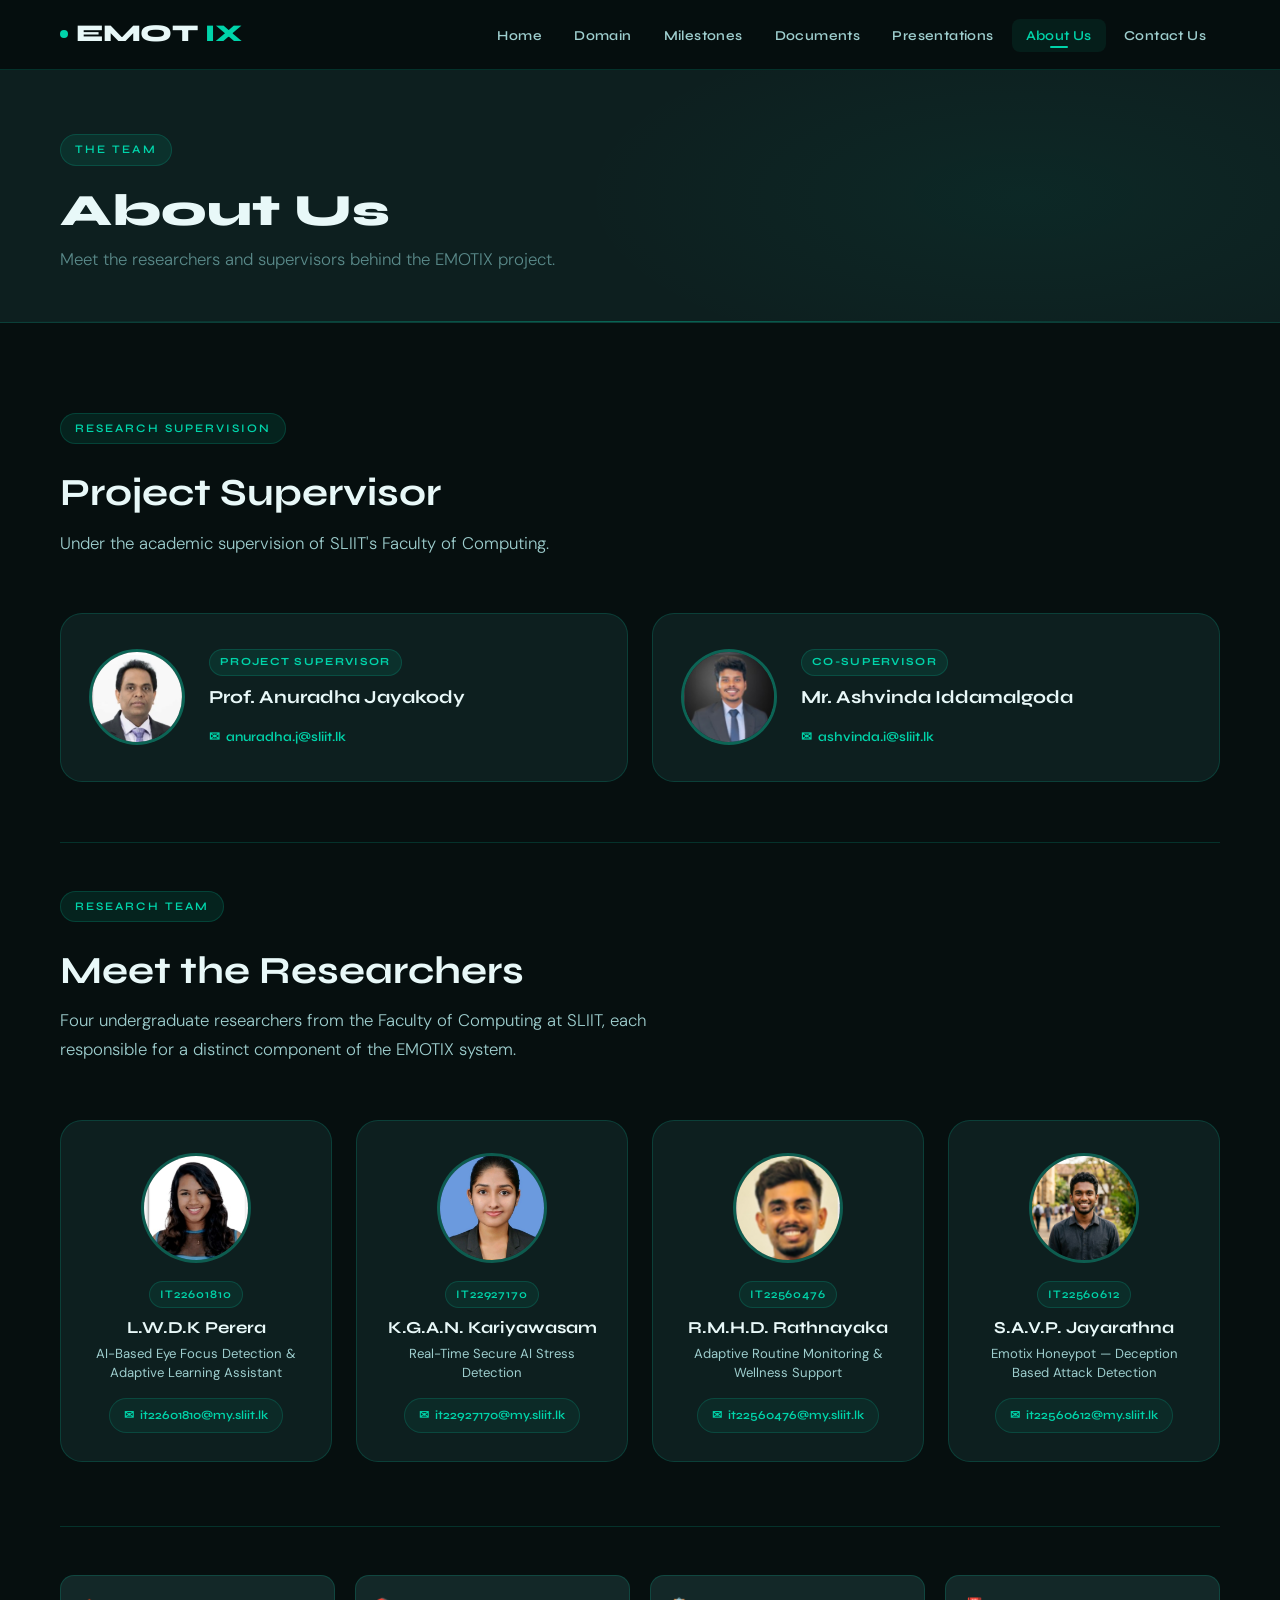
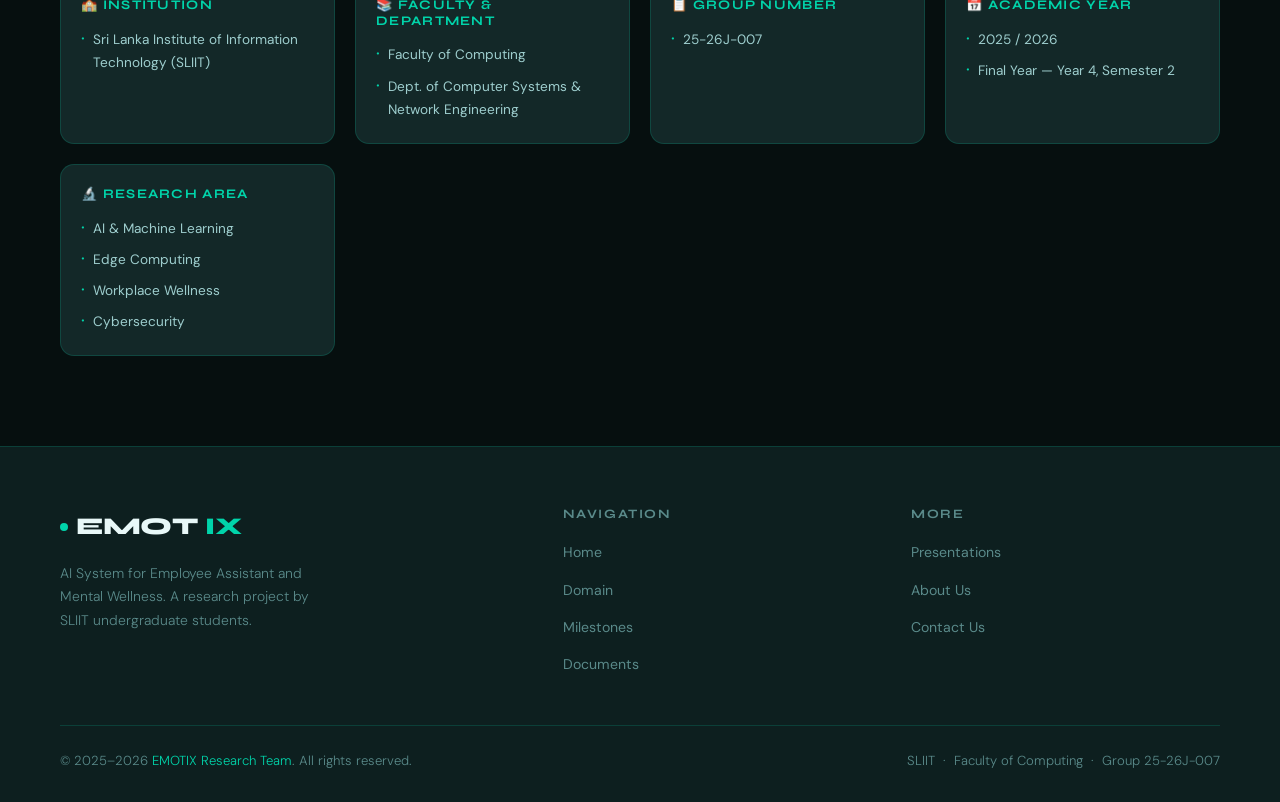
==== commit 2a205478: "feat: update project documentation, milestones, and add team assets for the 2025-2026 academic cycle" ====
--- a/about.html
+++ b/about.html
@@ -3,10 +3,190 @@
 <head>
   <meta charset="UTF-8" />
   <meta name="viewport" content="width=device-width, initial-scale=1.0" />
-  <title>About Us — EMOTIX Research Team</title>
-  <meta name="description" content="Meet the EMOTIX research team — four undergraduate researchers from SLIIT." />
+  <title>About Us — EMOTIX Research Team | 25-26J-007</title>
+  <meta name="description" content="Meet the EMOTIX research team — supervisors and four undergraduate researchers from SLIIT. Group 25-26J-007." />
   <link rel="icon" href="data:image/svg+xml,<svg xmlns='http://www.w3.org/2000/svg' viewBox='0 0 32 32'><rect width='32' height='32' rx='8' fill='%2300d4aa'/><text x='50%' y='58%' dominant-baseline='middle' text-anchor='middle' font-size='18' font-weight='900' fill='%23060f0f' font-family='sans-serif'>E</text></svg>" />
   <link rel="stylesheet" href="css/styles.css" />
+  <style>
+    /* ── About Page Styles ── */
+
+    /* Supervisor Cards */
+    .supervisors-row {
+      display: grid;
+      grid-template-columns: repeat(auto-fit, minmax(320px, 1fr));
+      gap: 24px;
+      margin-top: 32px;
+    }
+
+    .sup-card {
+      background: var(--surface);
+      border: 1px solid var(--border);
+      border-radius: var(--radius-lg);
+      padding: 32px 28px;
+      display: flex;
+      align-items: center;
+      gap: 24px;
+      transition: all var(--transition);
+      position: relative;
+      overflow: hidden;
+    }
+
+    .sup-card::before {
+      content: '';
+      position: absolute;
+      top: 0; left: 0;
+      width: 100%; height: 3px;
+      background: linear-gradient(90deg, var(--accent), var(--teal-300));
+      transform: scaleX(0);
+      transform-origin: left;
+      transition: transform var(--transition);
+    }
+
+    .sup-card:hover {
+      border-color: rgba(0,212,170,0.4);
+      transform: translateY(-4px);
+      box-shadow: var(--shadow-glow);
+    }
+    .sup-card:hover::before { transform: scaleX(1); }
+
+    .sup-photo {
+      width: 96px;
+      height: 96px;
+      border-radius: 50%;
+      object-fit: cover;
+      border: 3px solid rgba(0,212,170,0.35);
+      flex-shrink: 0;
+      background: var(--surface-2);
+    }
+
+    .sup-role-tag {
+      display: inline-block;
+      font-size: 0.68rem;
+      font-family: var(--font-display);
+      font-weight: 700;
+      letter-spacing: 0.12em;
+      text-transform: uppercase;
+      color: var(--accent);
+      background: rgba(0,212,170,0.1);
+      border: 1px solid var(--border);
+      padding: 3px 10px;
+      border-radius: 20px;
+      margin-bottom: 10px;
+    }
+
+    .sup-info h3 {
+      font-size: 1.15rem;
+      margin-bottom: 14px;
+    }
+
+    .sup-email {
+      display: inline-flex;
+      align-items: center;
+      gap: 6px;
+      font-size: 0.82rem;
+      color: var(--accent);
+      font-family: var(--font-display);
+      font-weight: 600;
+      transition: color var(--transition);
+    }
+    .sup-email:hover { color: var(--accent-2); }
+
+    /* Team Grid */
+    .team-cards-grid {
+      display: grid;
+      grid-template-columns: repeat(auto-fill, minmax(250px, 1fr));
+      gap: 24px;
+      margin-top: 12px;
+    }
+
+    .member-card {
+      background: var(--surface);
+      border: 1px solid var(--border);
+      border-radius: var(--radius-lg);
+      padding: 32px 24px 28px;
+      text-align: center;
+      transition: all var(--transition);
+      display: flex;
+      flex-direction: column;
+      align-items: center;
+    }
+
+    .member-card:hover {
+      border-color: rgba(0,212,170,0.45);
+      transform: translateY(-6px);
+      box-shadow: 0 20px 60px rgba(0,0,0,0.35), 0 0 30px rgba(0,212,170,0.08);
+    }
+
+    .member-photo {
+      width: 110px;
+      height: 110px;
+      border-radius: 50%;
+      object-fit: cover;
+      border: 3px solid rgba(0,212,170,0.3);
+      background: var(--surface-2);
+      margin-bottom: 18px;
+      transition: border-color var(--transition), box-shadow var(--transition);
+    }
+    .member-card:hover .member-photo {
+      border-color: var(--accent);
+      box-shadow: 0 0 0 6px rgba(0,212,170,0.1);
+    }
+
+    .member-id {
+      font-size: 0.72rem;
+      font-family: var(--font-display);
+      font-weight: 600;
+      letter-spacing: 0.08em;
+      color: var(--accent);
+      background: rgba(0,212,170,0.08);
+      border: 1px solid var(--border);
+      padding: 3px 10px;
+      border-radius: 20px;
+      margin-bottom: 10px;
+      display: inline-block;
+    }
+
+    .member-card h3 {
+      font-size: 1.05rem;
+      margin-bottom: 6px;
+    }
+
+    .member-role {
+      font-size: 0.82rem;
+      color: var(--text-secondary);
+      line-height: 1.45;
+      margin-bottom: 16px;
+      flex: 1;
+    }
+
+    .member-email {
+      display: inline-flex;
+      align-items: center;
+      gap: 6px;
+      font-size: 0.76rem;
+      color: var(--accent);
+      font-family: var(--font-display);
+      font-weight: 600;
+      padding: 6px 14px;
+      border: 1px solid var(--border);
+      border-radius: 20px;
+      background: rgba(0,212,170,0.06);
+      transition: all var(--transition);
+      word-break: break-all;
+      margin-top: auto;
+    }
+    .member-email:hover {
+      background: rgba(0,212,170,0.14);
+      border-color: var(--accent);
+      color: var(--accent-2);
+    }
+
+    @media (max-width: 600px) {
+      .supervisors-row { grid-template-columns: 1fr; }
+      .sup-card { flex-direction: column; text-align: center; }
+      .team-cards-grid { grid-template-columns: 1fr; }
+    }
+  </style>
 </head>
 <body>
 
@@ -21,7 +201,7 @@
           <li><a href="milestones.html">Milestones</a></li>
           <li><a href="documents.html">Documents</a></li>
           <li><a href="presentations.html">Presentations</a></li>
-          <li><a href="about.html">About Us</a></li>
+          <li><a href="about.html" class="active">About Us</a></li>
           <li><a href="contact.html">Contact Us</a></li>
         </ul>
         <button class="hamburger" aria-label="Toggle menu"><span></span><span></span><span></span></button>
@@ -34,7 +214,7 @@
     <a href="milestones.html">Milestones</a>
     <a href="documents.html">Documents</a>
     <a href="presentations.html">Presentations</a>
-    <a href="about.html">About Us</a>
+    <a href="about.html" class="active">About Us</a>
     <a href="contact.html">Contact Us</a>
   </div>
 
@@ -44,56 +224,60 @@
     <div class="container page-header-content">
       <span class="section-label">The Team</span>
       <h1>About Us</h1>
-      <p>Meet the researchers and supervisor behind the EMOTIX project.</p>
+      <p>Meet the researchers and supervisors behind the EMOTIX project.</p>
     </div>
   </div>
 
-  <!-- ── Supervisor ── -->
+  <!-- ── Main Section ── -->
   <section>
     <div class="container">
+
+      <!-- ══ Supervision ══ -->
       <span class="section-label">Research Supervision</span>
       <h2 class="section-title mt-8">Project Supervisor</h2>
       <p class="section-desc mt-8">
         Under the academic supervision of SLIIT's Faculty of Computing.
       </p>
 
-      <div class="supervisor-section">
-        <div class="supervisor-card">
-          <div class="supervisor-avatar">🎓</div>
-          <div class="supervisor-info">
-            <div class="team-role">Project Supervisor</div>
-            <h3>[ Supervisor Name ]</h3>
-            <p style="margin-top:8px; margin-bottom:12px;">
-              [ Add a short bio or description of your supervisor's academic role, specialization,
-              and relevance to the EMOTIX research domain. ]
-            </p>
-            <a href="mailto:supervisor@sliit.lk" class="team-email">
-              ✉ supervisor@sliit.lk
+      <div class="supervisors-row">
+
+        <!-- Supervisor -->
+        <div class="sup-card">
+          <img
+            src="images/team/supervisor_jayakody.png"
+            alt="Prof. Anuradha Jayakody"
+            class="sup-photo"
+          />
+          <div class="sup-info">
+            <div class="sup-role-tag">Project Supervisor</div>
+            <h3>Prof. Anuradha Jayakody</h3>
+            <a href="mailto:anuradha.j@sliit.lk" class="sup-email">
+              &#9993;&nbsp; anuradha.j@sliit.lk
             </a>
           </div>
         </div>
-      </div>
-
-      <!-- Co-Supervisor (optional) -->
-      <div style="margin-top:20px;">
-        <div class="supervisor-card">
-          <div class="supervisor-avatar">🏫</div>
-          <div class="supervisor-info">
-            <div class="team-role">Co-Supervisor · [ Optional ]</div>
-            <h3>[ Co-Supervisor Name ]</h3>
-            <p style="margin-top:8px; margin-bottom:12px;">
-              [ Add co-supervisor details here, or remove this card if not applicable. ]
-            </p>
-            <a href="mailto:cosupervisor@sliit.lk" class="team-email">
-              ✉ cosupervisor@sliit.lk
+
+        <!-- Co-Supervisor -->
+        <div class="sup-card">
+          <img
+            src="images/team/cosupervisor_iddamalgoda.png"
+            alt="Mr. Ashvinda Iddamalgoda"
+            class="sup-photo"
+          />
+          <div class="sup-info">
+            <div class="sup-role-tag">Co-Supervisor</div>
+            <h3>Mr. Ashvinda Iddamalgoda</h3>
+            <a href="mailto:ashvinda.i@sliit.lk" class="sup-email">
+              &#9993;&nbsp; ashvinda.i@sliit.lk
             </a>
           </div>
         </div>
-      </div>
-
-      <hr class="divider" />
-
-      <!-- ── Team Members ── -->
+
+      </div><!-- /supervisors-row -->
+
+      <hr class="divider" style="margin: 60px 0 48px;" />
+
+      <!-- ══ Research Team ══ -->
       <span class="section-label">Research Team</span>
       <h2 class="section-title mt-8">Meet the Researchers</h2>
       <p class="section-desc mt-8">
@@ -101,93 +285,101 @@
         for a distinct component of the EMOTIX system.
       </p>
 
-      <div class="team-grid">
-
-        <!-- Member 1 -->
-        <div class="team-card">
-          <div class="team-avatar">👨‍💻</div>
-          <h3>[ Member 1 Name ]</h3>
-          <div class="team-role">AI / Deep Learning Engineer</div>
-          <p>
-            Responsible for the real-time AI stress detection component — developing the CNN + LSTM
-            pipeline for facial expression analysis and temporal stress recognition using the
-            FER+ dataset and Russell Circumplex Model.
-          </p>
-          <a href="mailto:member1@students.sliit.lk" class="team-email">
-            ✉ [ Add Email ]
+      <div class="team-cards-grid">
+
+        <!-- 1 — L.W.D.K Perera -->
+        <div class="member-card">
+          <img
+            src="images/team/member_perera.jpg"
+            alt="L.W.D.K Perera"
+            class="member-photo"
+          />
+          <div class="member-id">IT22601810</div>
+          <h3>L.W.D.K Perera</h3>
+          <div class="member-role">AI-Based Eye Focus Detection &amp; Adaptive Learning Assistant</div>
+          <a href="mailto:it22601810@my.sliit.lk" class="member-email">
+            &#9993;&nbsp; it22601810@my.sliit.lk
           </a>
         </div>
 
-        <!-- Member 2 -->
-        <div class="team-card">
-          <div class="team-avatar">👩‍💻</div>
-          <h3>[ Member 2 Name ]</h3>
-          <div class="team-role">ML / Edge Computing Engineer</div>
-          <p>
-            Leads the adaptive routine monitoring and AI chatbot wellness component — implementing
-            TinyML on Raspberry Pi for privacy-preserving pattern learning and building the
-            rule-based conversational assistant.
-          </p>
-          <a href="mailto:member2@students.sliit.lk" class="team-email">
-            ✉ [ Add Email ]
+        <!-- 2 — K.G.A.N. Kariyawasam -->
+        <div class="member-card">
+          <img
+            src="images/team/member_kariyawasam.jpg"
+            alt="K.G.A.N. Kariyawasam"
+            class="member-photo"
+          />
+          <div class="member-id">IT22927170</div>
+          <h3>K.G.A.N. Kariyawasam</h3>
+          <div class="member-role">Real-Time Secure AI Stress Detection</div>
+          <a href="mailto:it22927170@my.sliit.lk" class="member-email">
+            &#9993;&nbsp; it22927170@my.sliit.lk
           </a>
         </div>
 
-        <!-- Member 3 — Dileesha -->
-        <div class="team-card">
-          <div class="team-avatar">👨‍💻</div>
-          <h3>Dileesha [ Add Surname ]</h3>
-          <div class="team-role">[ Add Role — e.g., Computer Vision Engineer ]</div>
-          <p>
-            [ Add a short description of Dileesha's research component, technical responsibilities,
-            and specific contributions to the EMOTIX system. ]
-          </p>
-          <a href="mailto:dileesha@students.sliit.lk" class="team-email">
-            ✉ [ Add Email ]
+        <!-- 3 — R.M.H.D. Rathnayaka -->
+        <div class="member-card">
+          <img
+            src="images/team/member_rathnayaka.png"
+            alt="R.M.H.D. Rathnayaka"
+            class="member-photo"
+          />
+          <div class="member-id">IT22560476</div>
+          <h3>R.M.H.D. Rathnayaka</h3>
+          <div class="member-role">Adaptive Routine Monitoring &amp; Wellness Support</div>
+          <a href="mailto:it22560476@my.sliit.lk" class="member-email">
+            &#9993;&nbsp; it22560476@my.sliit.lk
           </a>
         </div>
 
-        <!-- Member 4 — Vihanga -->
-        <div class="team-card">
-          <div class="team-avatar">👩‍💻</div>
-          <h3>Vihanga [ Add Surname ]</h3>
-          <div class="team-role">[ Add Role — e.g., Cybersecurity Engineer ]</div>
-          <p>
-            [ Add a short description of Vihanga's research component, technical responsibilities,
-            and specific contributions to the EMOTIX system. ]
-          </p>
-          <a href="mailto:vihanga@students.sliit.lk" class="team-email">
-            ✉ [ Add Email ]
+        <!-- 4 — S.A.V.P. Jayarathna -->
+        <div class="member-card">
+          <img
+            src="images/team/member_jayarathna.png"
+            alt="S.A.V.P. Jayarathna"
+            class="member-photo"
+          />
+          <div class="member-id">IT22560612</div>
+          <h3>S.A.V.P. Jayarathna</h3>
+          <div class="member-role">Emotix Honeypot &mdash; Deception Based Attack Detection</div>
+          <a href="mailto:it22560612@my.sliit.lk" class="member-email">
+            &#9993;&nbsp; it22560612@my.sliit.lk
           </a>
         </div>
 
-      </div><!-- /team-grid -->
+      </div><!-- /team-cards-grid -->
 
       <!-- ── Project Info ── -->
-      <hr class="divider" />
-      <div style="display:grid; grid-template-columns:repeat(auto-fill,minmax(220px,1fr)); gap:20px; margin-top:8px;">
+      <hr class="divider" style="margin: 64px 0 48px;" />
+      <div style="display:grid; grid-template-columns:repeat(auto-fill,minmax(220px,1fr)); gap:20px;">
         <div class="tech-category">
-          <h4>🏫 Institution</h4>
+          <h4>&#127979; Institution</h4>
           <ul>
             <li>Sri Lanka Institute of Information Technology (SLIIT)</li>
           </ul>
         </div>
         <div class="tech-category">
-          <h4>📚 Faculty</h4>
+          <h4>&#128218; Faculty &amp; Department</h4>
           <ul>
             <li>Faculty of Computing</li>
-            <li>[ Add Department ]</li>
+            <li>Dept. of Computer Systems &amp; Network Engineering</li>
           </ul>
         </div>
         <div class="tech-category">
-          <h4>📅 Academic Year</h4>
-          <ul>
-            <li>2024 / 2025</li>
-            <li>[ Add Semester / Year of Study ]</li>
+          <h4>&#128203; Group Number</h4>
+          <ul>
+            <li>25-26J-007</li>
           </ul>
         </div>
         <div class="tech-category">
-          <h4>🔬 Research Area</h4>
+          <h4>&#128197; Academic Year</h4>
+          <ul>
+            <li>2025 / 2026</li>
+            <li>Final Year &mdash; Year 4, Semester 2</li>
+          </ul>
+        </div>
+        <div class="tech-category">
+          <h4>&#128300; Research Area</h4>
           <ul>
             <li>AI &amp; Machine Learning</li>
             <li>Edge Computing</li>
@@ -228,8 +420,8 @@
       </div>
       <hr class="footer-divider" />
       <div class="footer-bottom">
-        <p>&copy; 2024–2025 <span>EMOTIX Research Team</span>. All rights reserved.</p>
-        <p>SLIIT · Faculty of Computing · IT Research Project</p>
+        <p>&copy; 2025–2026 <span>EMOTIX Research Team</span>. All rights reserved.</p>
+        <p>SLIIT &nbsp;·&nbsp; Faculty of Computing &nbsp;·&nbsp; Group 25-26J-007</p>
       </div>
     </div>
   </footer>
--- a/css/styles.css
+++ b/css/styles.css
@@ -466,6 +466,118 @@
 .feature-card h3 { margin-bottom: 10px; font-size: 1.05rem; }
 .feature-card p  { font-size: 0.9rem; line-height: 1.65; }
 
+/* ── Detailed Research Components ── */
+.detailed-components-grid {
+  display: grid;
+  grid-template-columns: repeat(4, 1fr);
+  gap: 20px;
+  margin-top: 40px;
+}
+
+@media (max-width: 1200px) {
+  .detailed-components-grid {
+    grid-template-columns: repeat(2, 1fr);
+  }
+}
+
+@media (max-width: 768px) {
+  .detailed-components-grid {
+    grid-template-columns: 1fr;
+  }
+}
+
+.comp-card {
+  background: var(--surface);
+  border: 1px solid var(--border);
+  border-radius: var(--radius-lg);
+  padding: 30px 24px;
+  transition: all var(--transition);
+  display: flex;
+  flex-direction: column;
+}
+
+.comp-card:hover {
+  border-color: rgba(0, 212, 170, 0.4);
+  transform: translateY(-5px);
+  box-shadow: var(--shadow-glow);
+}
+
+.comp-icon {
+  width: 48px;
+  height: 48px;
+  border-radius: var(--radius-md);
+  display: flex;
+  align-items: center;
+  justify-content: center;
+  font-size: 1.3rem;
+  margin-bottom: 18px;
+}
+
+.comp-card h3 {
+  font-size: 1.1rem;
+  margin-bottom: 8px;
+  line-height: 1.3;
+}
+
+.comp-author {
+  font-size: 0.75rem;
+  color: var(--accent);
+  font-family: var(--font-display);
+  font-weight: 600;
+  margin-bottom: 20px;
+  opacity: 0.8;
+}
+
+.comp-section {
+  margin-bottom: 20px;
+}
+
+.comp-section h4 {
+  font-size: 0.68rem;
+  letter-spacing: 0.1em;
+  color: var(--text-muted);
+  margin-bottom: 8px;
+  text-transform: uppercase;
+}
+
+.comp-section p {
+  font-size: 0.82rem;
+  line-height: 1.6;
+  color: var(--text-secondary);
+}
+
+.comp-list {
+  padding-left: 18px;
+  font-size: 0.82rem;
+  color: var(--text-secondary);
+  display: flex;
+  flex-direction: column;
+  gap: 8px;
+}
+
+.comp-list li strong {
+  color: var(--text-primary);
+  font-weight: 600;
+}
+
+.comp-tech-tags {
+  display: flex;
+  flex-wrap: wrap;
+  gap: 6px;
+  margin-top: auto;
+  padding-top: 15px;
+}
+
+.tech-tag {
+  font-size: 0.65rem;
+  background: rgba(0, 212, 170, 0.08);
+  color: var(--accent);
+  border: 1px solid var(--border);
+  padding: 3px 8px;
+  border-radius: 4px;
+  font-weight: 600;
+}
+
 /* ── Page Header ── */
 .page-header {
   background: var(--surface);
